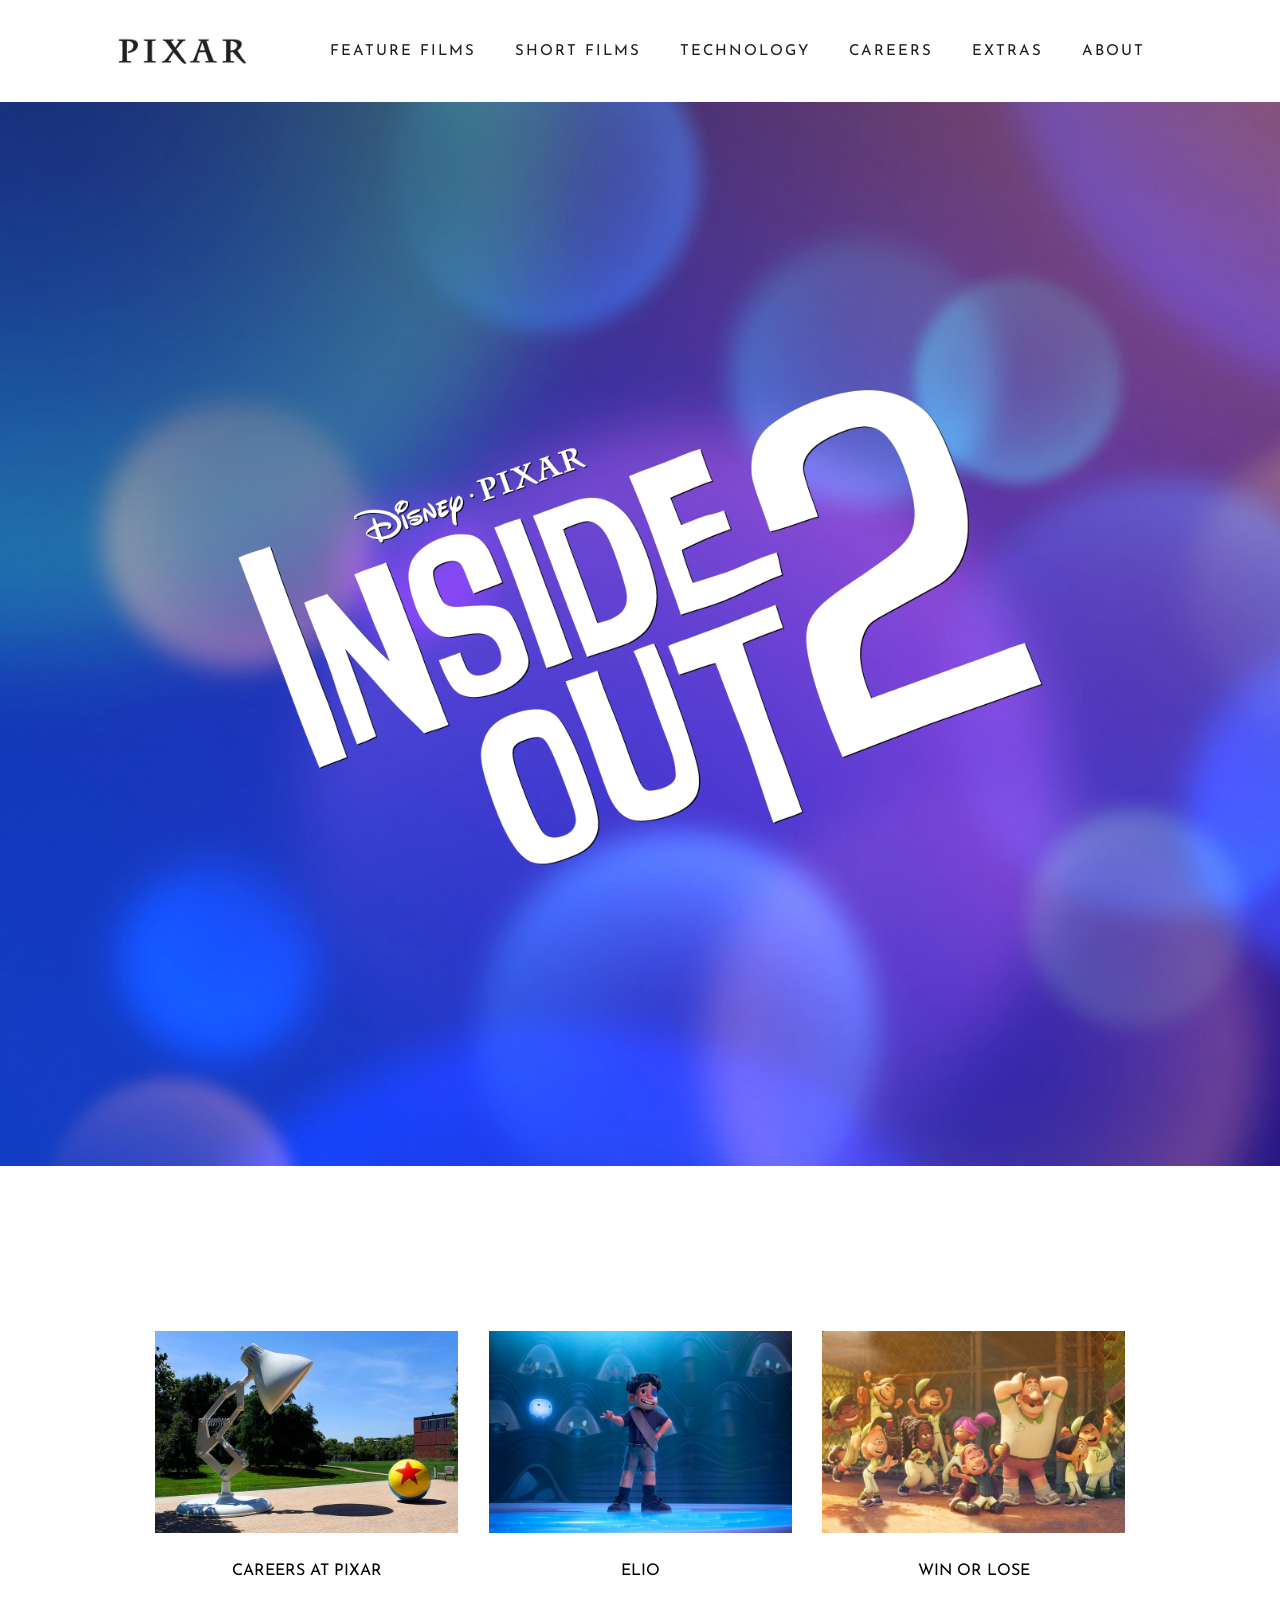
==== index.html @ f1cb495c "change first html to index" ====
<!DOCTYPE html>
<html lang="en">

<head>
    <meta charset="UTF-8">
    <meta name="viewport" content="width=device-width, initial-scale=1.0">
    <title>Document</title>
    <link rel="stylesheet" href="style.css">
</head>

<body>

    <!-- For a nav bar make use of the nav tag and not just another div -->
    <!-- The nav bar has a left and right section so 2 child elements. The image and div -->
    <nav>

        <img id="navbarLogo" src="images/pixar_logo.jpg" alt="Pixar Logo">

        <div id="navbarLinks">
            <a href="#">Feature Films</a>
            <a href="#">Short Films</a>
            <a href="#">Technology</a>
            <a href="#">Careers</a>
            <a href="#">Extras</a>
            <a href="#">About</a>
        </div>

        <!-- The hamburger is hidden when a tags are visible and visible when a tags are hidden -->
        <div id="hamburger">
            <div></div>
            <div></div>
            <div></div>
        </div>

    </nav>

    <div id="upsidedown2">

        <img id="insideout2" src="./images/insideoutlogo.png" alt="Disney inside out 2 logo">

    </div>
      
    
    <div id="rowofpics">

        <div>
        <img class="threephoto" src="./images/lampball.jpeg" alt="Picture of a lmap looking at a ball with a building and trees in background">
        <p>CAREERS AT PIXAR</p>
        </div>

        <div>
            <img class="threephoto" src="./images/littleboy.jpg" alt="Picture of a little boy, performing infront of a crowd">
            <p>ELIO</p>
        </div>
        
        <div>
            <img class="threephoto" src="./images/group.jpg" alt="picture of a kids base ball team with a coach celebrating">
            <p>WIN OR LOSE</p>
        </div>
    </div>



    <!-- <div id="links">

        <div>
            <img class="blacklinks" src="./images/facebook.png" alt="Small facebook link">
        </div>

        <div>
            <img class="blacklinks" src="./images/twitter.png.png" alt="Small twitter link">
        </div>

        <div>
            <img class="blacklinks" src="./images/youtube.png.webp" alt="Small youtube link">
        </div>

        <div>
            <img class="blacklinks" src="./images/instagram.png.jpg" alt="Small instagram link">
        </div> -->




    <!-- </div> -->


<!-- 
    <footer class="footer">
        <div class="inner-footer">
            <div class="social-links">
                <ul>
                    <li class="social-items"><a href="#"><i class="fab fa-facebook"></i></a></li>
                    <li class="social-items"><a href="#"><i class="fa-brands fa-twitter"></i></a></li>
                    <li class="social-items"><a href="#"><i class="fa-brands fa-youtube"></i></a></li>
                    <li class="social-items"><a href="#"><i class="fa-brands fa-instagram"></i></a></li>
                </ul>
            </div>
        </div>

        <div class="quick-links">
            <ul>
                <li class="quick-items"><a href="#">Home</a></li>
                <li class="quick-items"><a href="#">Home</a></li>
                <li class="quick-items"><a href="#">Home</a></li>
                <li class="quick-items"><a href="#">Home</a></li>



            </ul>
        </div>


    </footer> -->

    <footer>
        <a href="#" target="_blank"><i class="fab fa-facebook-f"></i></a>
        <a href="#"><i class="fab fa-facebook-f"></i></a>
        <a href="#"><i class="fab fa-facebook-f"></i></a>
        <a href="#"><i class="fab fa-facebook-f"></i></a>



    </footer>



</body>

</html>
---- style.css ----
/* importing a font from google fonts */
@import url('https://fonts.googleapis.com/css2?family=Josefin+Sans&display=swap');

/* apply the imported font to every single HTML element with the * selector */
* {
    font-family: 'Josefin Sans', sans-serif;
}

/* change the websites background color and remove the default margin applied in browser */
body {
    background-color: rgb(255, 255, 255);
    margin: 0;
}

/* NAVBAR CSS */
/* use flexbox to position the child elements in the nav tag */
nav {
    background-color: white;
    display: flex;
    justify-content: space-between;
    align-items: center;
    padding: 38px 118px;
}

#navbarLogo {
    width: 129px;
}

/* generic link style added to all a tags in the nav bar */
#navbarLinks a {
    color: #1D1D1D;
    font-size: 15px;
    text-transform: uppercase;
    text-decoration: none;
    margin: 0 17px;
    letter-spacing: 2px;
}

/* Hamburger menu in the navbar is hidden until the screen is too small */
#hamburger {
    display: none;
}

#hamburger div {
    height: 1px;
    width: 25px;
    background-color: black;
    margin: 6px 0;
}

/* Media query to trigger the hamburger appearing and hiding the a tags */
@media (max-width: 1230px) {

    nav {
        padding: 8px 40px;
    }

    #navbarLogo {
        width: 80px;
    }

    /* display none hide the element and all child elements, display block is the default value for elements */
    #navbarLinks {
        display: none;
    }

    #hamburger {
        display: block;
    }
}

#upsidedown2 {
    background-image: url(./images/pixarbackground.jpg);
    background-repeat: no-repeat;
    background-size: cover;
    padding: 250px 142px ;
    box-sizing: border-box;
    width: 100vw;
    
}

#insideout2 {
    width: 100%;
}

#rowofpics{
  display: flex;
  justify-content: space-between;
  width: 100%;     
  padding: 150px 140px;
  box-sizing: border-box;

}

.threephoto{
    width: 100%;
    
}
    
#rowofpics div{
    width: 33.3%;
    margin: 0;
    box-sizing:border-box;
    padding: 15px;
}

p{
    text-align: center;
    padding-top: 10px;
}

/* #links{
   display: flex;
   justify-content: center;

} 


.blacklinks{
    width: 100%;
    
}
    
#links div{
    width: 25%;
    margin: 0;
    box-sizing:border-box;
    padding: 15px;
} */
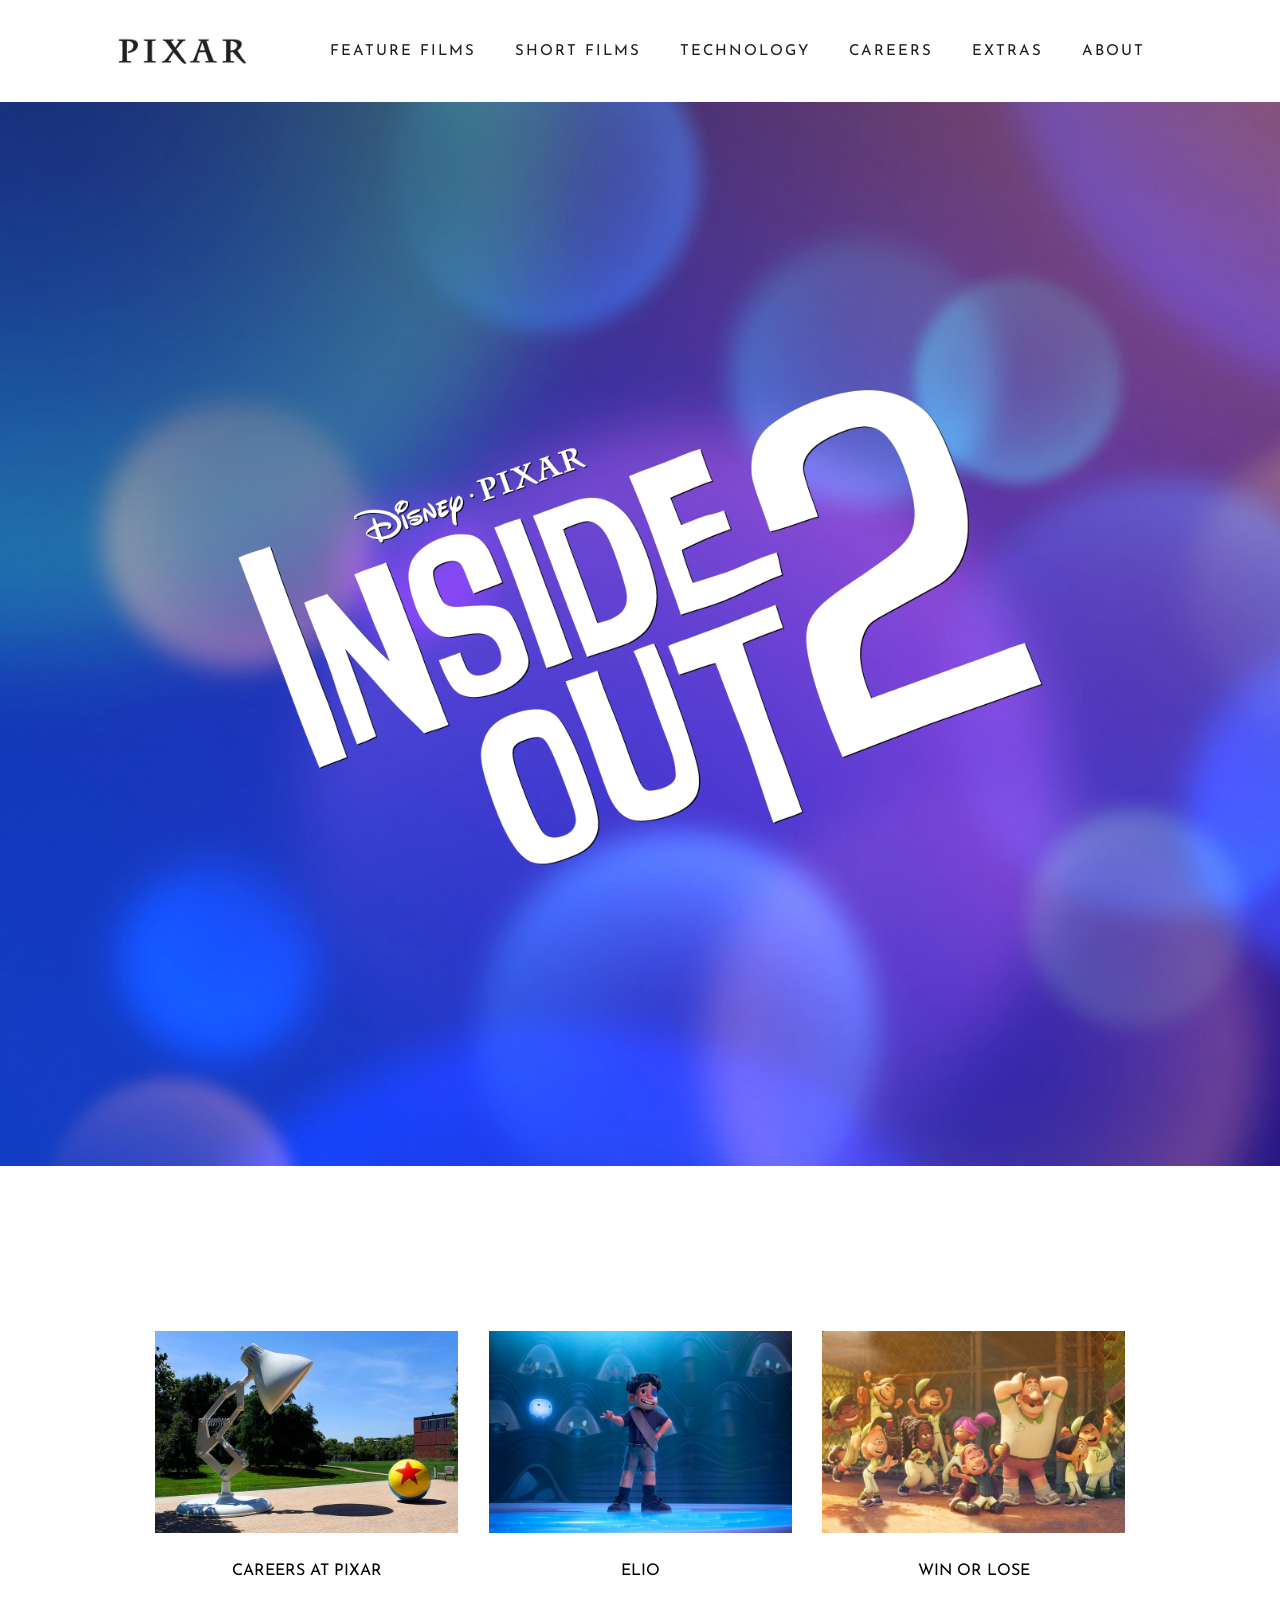
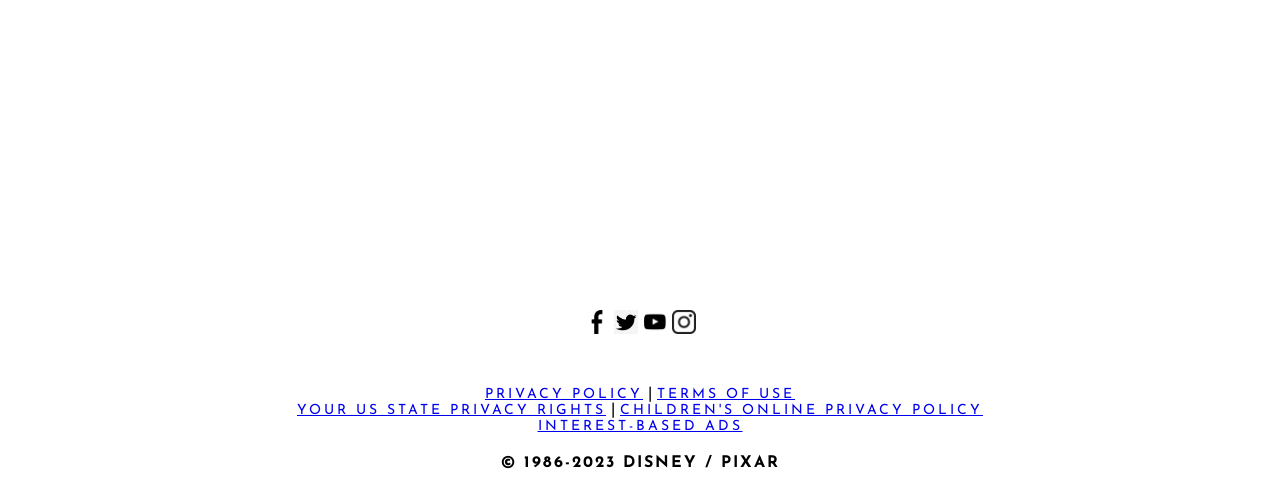
==== commit b35f2d17: "fix bottom social media icons and privacy tags/links at bottom" ====
--- a/index.html
+++ b/index.html
@@ -61,6 +61,33 @@
 
 
 
+    <footer>
+        <div class="footer-items">
+      
+            <img class="blacklinks" src="./images/facebook.png" alt="Small facebook link">
+       
+            <img class="blacklinks" src="./images/twitter.png" alt="Small twitter link">
+       
+            <img class="blacklinks" src="./images/youtube.webp" alt="Small youtube link">
+
+            <img class="blacklinks" src="./images/instagram.jpg" alt="Small instagram link">
+
+            <br>
+            <br>
+            <br>
+            <br>
+
+            <a href="#">PRIVACY POLICY</a> | <a href="#">TERMS OF USE</a><br>
+            <a href="#">YOUR US STATE PRIVACY RIGHTS</a> | <a href="#">CHILDREN'S ONLINE PRIVACY POLICY</a><br>
+            <a href="#">INTEREST-BASED ADS</a> <br>
+        
+            <h4>© 1986-2023 DISNEY / PIXAR</h4>
+            
+
+         </div>
+    </footer>
+
+
     <!-- <div id="links">
 
         <div>
@@ -68,15 +95,15 @@
         </div>
 
         <div>
-            <img class="blacklinks" src="./images/twitter.png.png" alt="Small twitter link">
+            <img class="blacklinks" src="./images/twitter.png" alt="Small twitter link">
         </div>
 
         <div>
-            <img class="blacklinks" src="./images/youtube.png.webp" alt="Small youtube link">
+            <img class="blacklinks" src="./images/youtube.webp" alt="Small youtube link">
         </div>
 
         <div>
-            <img class="blacklinks" src="./images/instagram.png.jpg" alt="Small instagram link">
+            <img class="blacklinks" src="./images/instagram.jpg" alt="Small instagram link">
         </div> -->
 
 
@@ -113,15 +140,10 @@
 
     </footer> -->
 
-    <footer>
-        <a href="#" target="_blank"><i class="fab fa-facebook-f"></i></a>
-        <a href="#"><i class="fab fa-facebook-f"></i></a>
-        <a href="#"><i class="fab fa-facebook-f"></i></a>
-        <a href="#"><i class="fab fa-facebook-f"></i></a>
-
-
-
-    </footer>
+    <!-- <a href="#" target="_blank"><i class="fab fa-facebook-f"></i></a>
+    <a href="#" target="_blank"><i class="fab fa-twitter"></i></a>
+    <a href="#" target="_blank"><i class="fab fa-instagram"></i></a>
+    <a href="#" target="_blank"><i class="fab fa-youtube"></i></a> -->
 
 
 
--- a/style.css
+++ b/style.css
@@ -109,6 +109,41 @@
     padding-top: 10px;
 }
 
+
+/* FOOTER */
+
+footer .footer-items {
+    text-align: center;
+    margin-top: 150px;
+}
+
+.footer-items i {
+    color: black;
+    font-size: 27px;
+}
+
+.footer-items img {
+    width: 24px;
+}
+
+.footer-items a {
+    font-size: 14px;
+    letter-spacing: 3px;
+}
+
+.footer-items h4 {
+    letter-spacing: 2px;
+}
+
+
+
+
+
+
+
+
+
+
 /* #links{
    display: flex;
    justify-content: center;
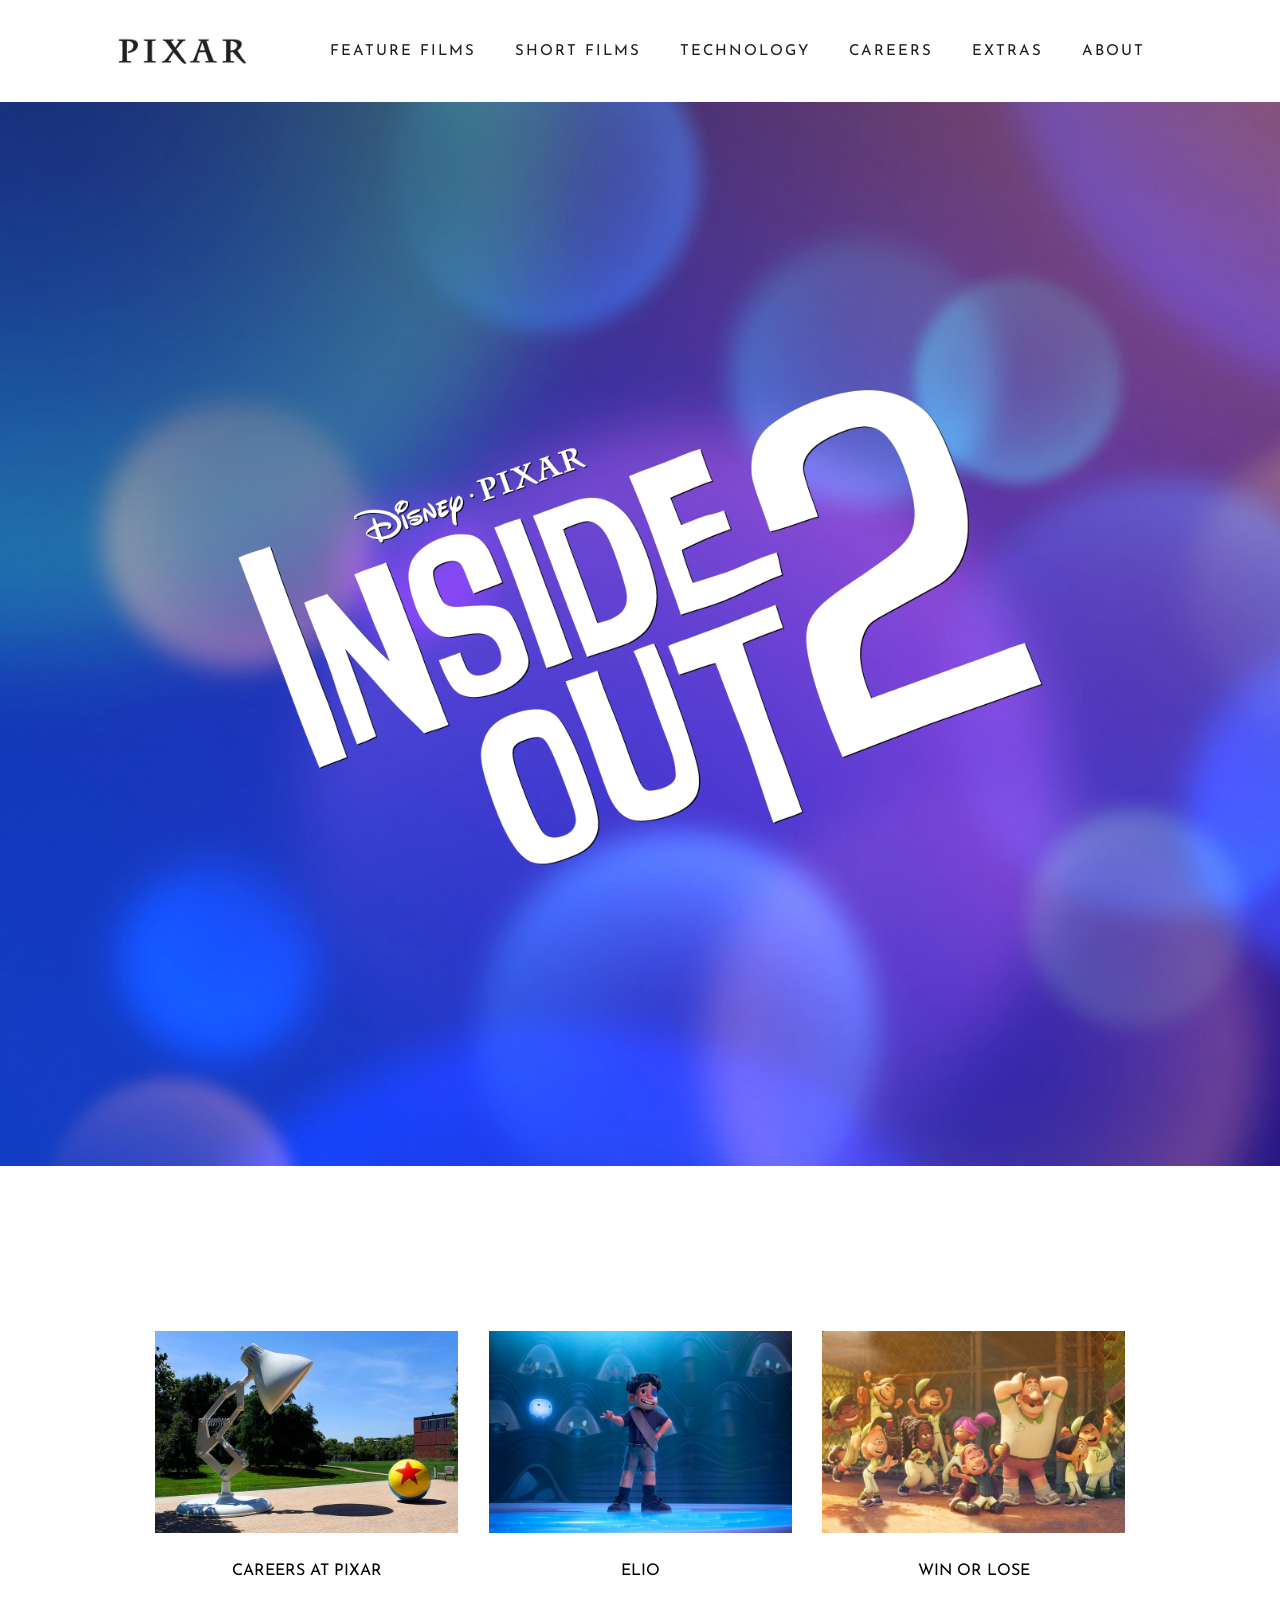
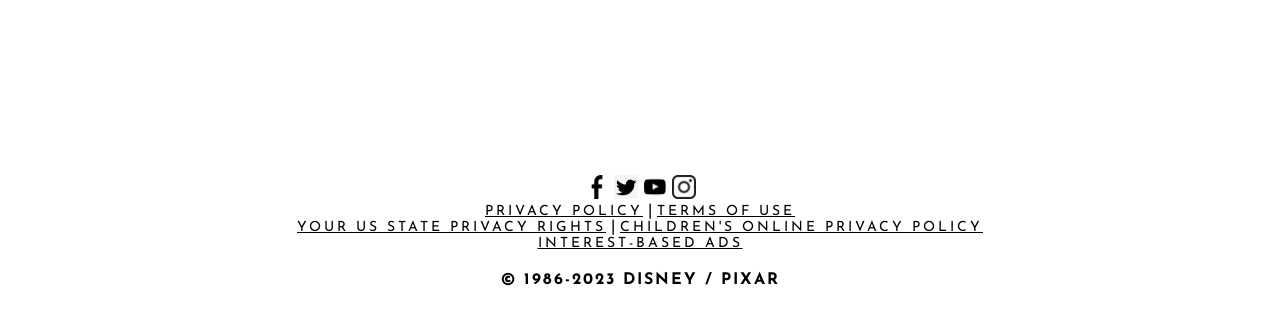
==== commit c015e47e: "remove the breaks in the html and create individual  divs for the social icons and footer text" ====
--- a/index.html
+++ b/index.html
@@ -63,7 +63,7 @@
 
     <footer>
         <div class="footer-items">
-      
+            <div class="footer-photo">
             <img class="blacklinks" src="./images/facebook.png" alt="Small facebook link">
        
             <img class="blacklinks" src="./images/twitter.png" alt="Small twitter link">
@@ -71,82 +71,22 @@
             <img class="blacklinks" src="./images/youtube.webp" alt="Small youtube link">
 
             <img class="blacklinks" src="./images/instagram.jpg" alt="Small instagram link">
-
-            <br>
-            <br>
-            <br>
-            <br>
-
+            </div>
+    
+           <div class="footer-text">
             <a href="#">PRIVACY POLICY</a> | <a href="#">TERMS OF USE</a><br>
             <a href="#">YOUR US STATE PRIVACY RIGHTS</a> | <a href="#">CHILDREN'S ONLINE PRIVACY POLICY</a><br>
             <a href="#">INTEREST-BASED ADS</a> <br>
-        
+         </div>
+
             <h4>© 1986-2023 DISNEY / PIXAR</h4>
-            
+
+         
+
 
          </div>
     </footer>
 
-
-    <!-- <div id="links">
-
-        <div>
-            <img class="blacklinks" src="./images/facebook.png" alt="Small facebook link">
-        </div>
-
-        <div>
-            <img class="blacklinks" src="./images/twitter.png" alt="Small twitter link">
-        </div>
-
-        <div>
-            <img class="blacklinks" src="./images/youtube.webp" alt="Small youtube link">
-        </div>
-
-        <div>
-            <img class="blacklinks" src="./images/instagram.jpg" alt="Small instagram link">
-        </div> -->
-
-
-
-
-    <!-- </div> -->
-
-
-<!-- 
-    <footer class="footer">
-        <div class="inner-footer">
-            <div class="social-links">
-                <ul>
-                    <li class="social-items"><a href="#"><i class="fab fa-facebook"></i></a></li>
-                    <li class="social-items"><a href="#"><i class="fa-brands fa-twitter"></i></a></li>
-                    <li class="social-items"><a href="#"><i class="fa-brands fa-youtube"></i></a></li>
-                    <li class="social-items"><a href="#"><i class="fa-brands fa-instagram"></i></a></li>
-                </ul>
-            </div>
-        </div>
-
-        <div class="quick-links">
-            <ul>
-                <li class="quick-items"><a href="#">Home</a></li>
-                <li class="quick-items"><a href="#">Home</a></li>
-                <li class="quick-items"><a href="#">Home</a></li>
-                <li class="quick-items"><a href="#">Home</a></li>
-
-
-
-            </ul>
-        </div>
-
-
-    </footer> -->
-
-    <!-- <a href="#" target="_blank"><i class="fab fa-facebook-f"></i></a>
-    <a href="#" target="_blank"><i class="fab fa-twitter"></i></a>
-    <a href="#" target="_blank"><i class="fab fa-instagram"></i></a>
-    <a href="#" target="_blank"><i class="fab fa-youtube"></i></a> -->
-
-
-
 </body>
 
 </html>
--- a/style.css
+++ b/style.css
@@ -114,11 +114,10 @@
 
 footer .footer-items {
     text-align: center;
-    margin-top: 150px;
+    margin-top: 15px;
 }
 
 .footer-items i {
-    color: black;
     font-size: 27px;
 }
 
@@ -127,6 +126,7 @@
 }
 
 .footer-items a {
+    color: black;
     font-size: 14px;
     letter-spacing: 3px;
 }
@@ -135,30 +135,6 @@
     letter-spacing: 2px;
 }
 
-
-
-
-
-
-
-
-
-
-/* #links{
-   display: flex;
-   justify-content: center;
-
-} 
-
-
-.blacklinks{
-    width: 100%;
-    
+footer {
+    padding-bottom: 20px;
 }
-    
-#links div{
-    width: 25%;
-    margin: 0;
-    box-sizing:border-box;
-    padding: 15px;
-} */
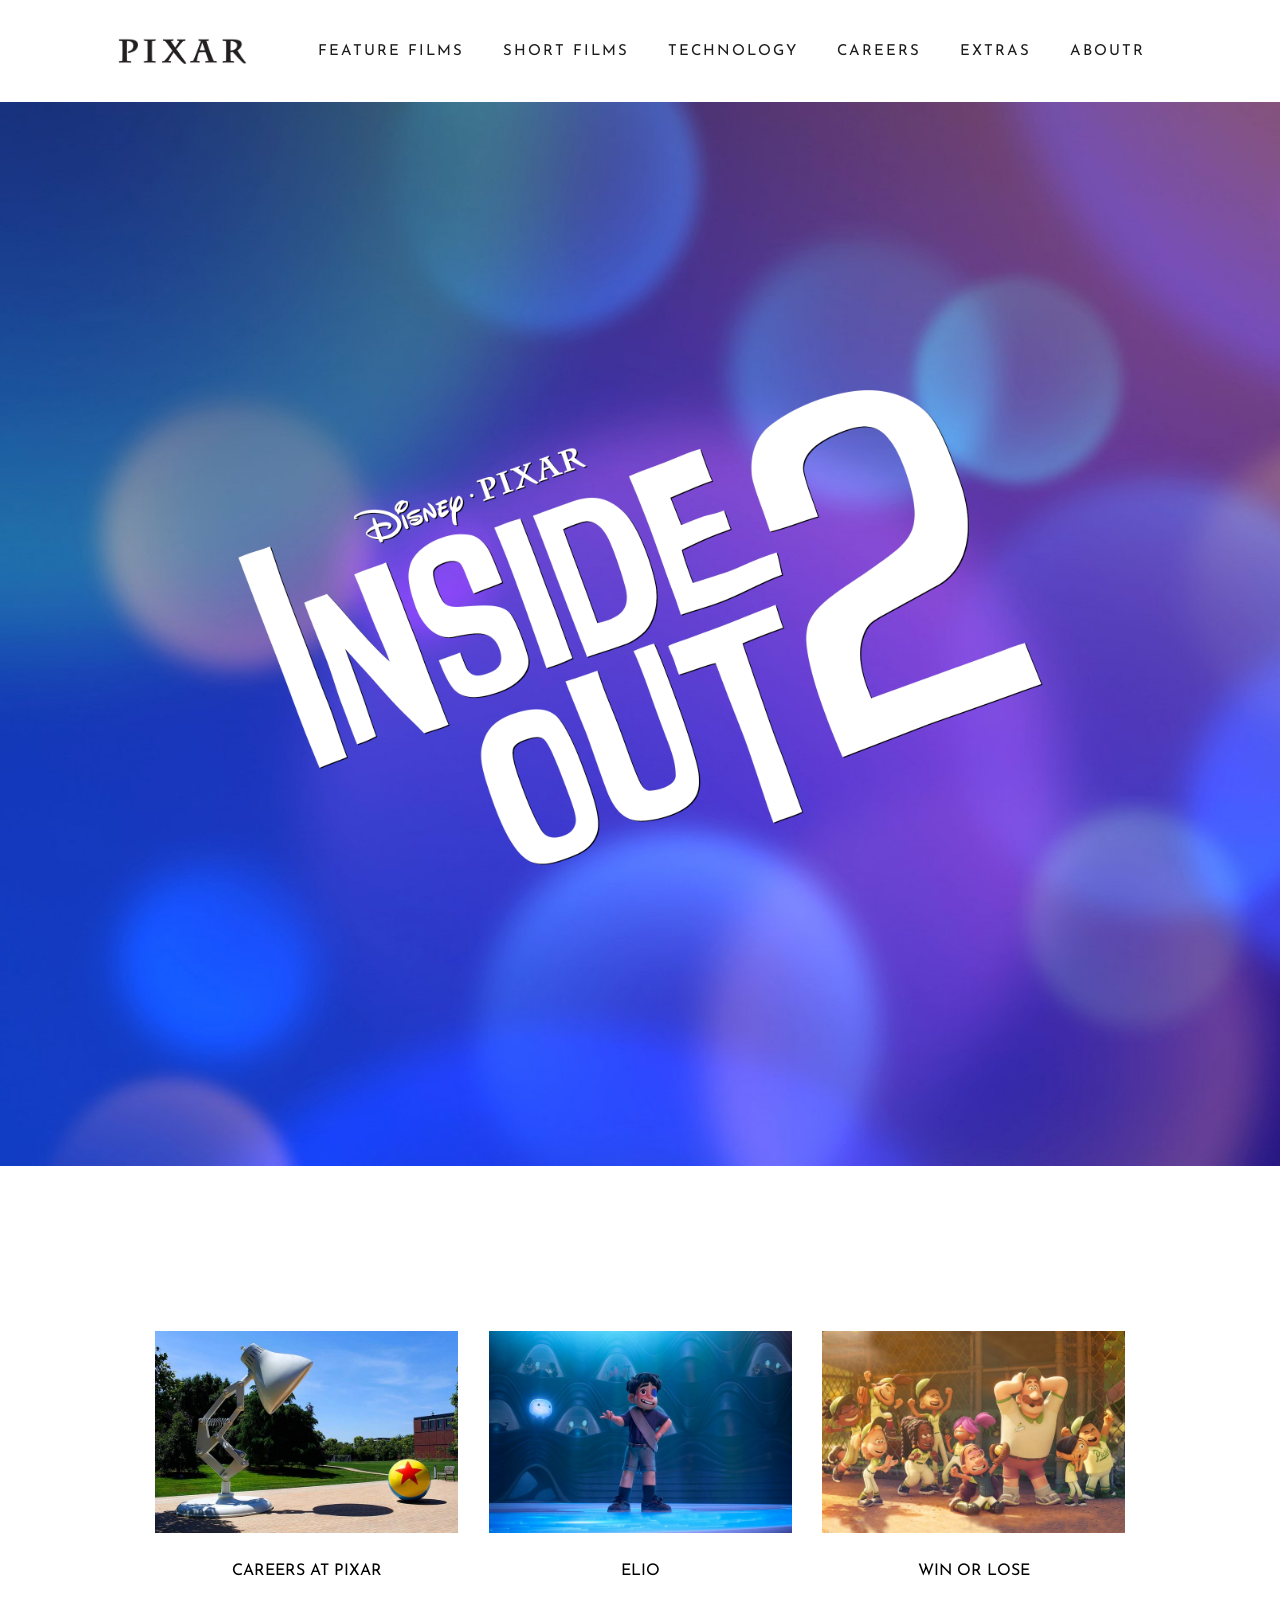
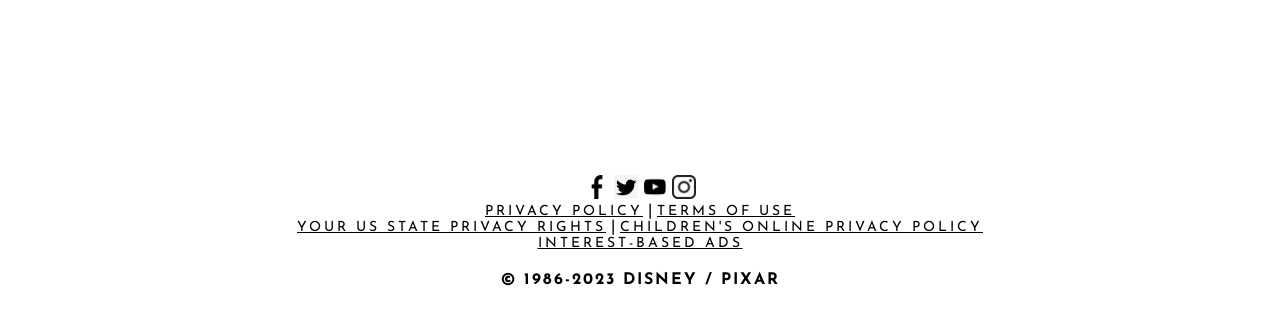
==== commit 0d6e2d8f: "ADDING A DROP DOWN ANIMATION MAKING GOOD USE OF .HOVER" ====
--- a/index.html
+++ b/index.html
@@ -17,12 +17,71 @@
         <img id="navbarLogo" src="images/pixar_logo.jpg" alt="Pixar Logo">
 
         <div id="navbarLinks">
+
+
             <a href="#">Feature Films</a>
-            <a href="#">Short Films</a>
-            <a href="#">Technology</a>
-            <a href="#">Careers</a>
-            <a href="#">Extras</a>
-            <a href="#">About</a>
+            
+            
+            <div class="navItem">
+                <a href="#">Short Films</a>
+
+                 <div class="dropdownLinks">
+                    <a href="#">THEATRICAL SHORTS</a>
+                    <a href="#">DISNEY+</a>
+                    <a href="#">SPARKSHORTS</a>
+                    <a href="#">CARS TOONS</a>
+                    <a href="#">TOY STORY TOONS</a>
+                    <a href="#">HOME ENTERTAINMENT</a>
+                 </div>
+            </div>
+
+            <div class="navItem">
+                <a href="#">Technology</a>
+
+                <div class="dropdownLinks">
+                    <a href="#">Renderman</a>
+                    <a href="#">USD</a>
+                    <a href="#">Research and Open Source</a>
+                </div>
+            </div>
+
+             <div class="navItem">
+                <a href="#">Careers</a>
+
+                 <div class="dropdownLinks">
+                    <a href="#">CAREERS AT PIXAR</a>
+                    <a href="#">INTERNSHIPS</a>
+                    <a href="#">LIFE AT PIXAR</a>
+                    <a href="#">EVENTS</a>
+                 </div>
+            </div>
+
+            <div class="navItem">
+                <a href="#">Extras</a>
+
+                 <div class="dropdownLinks">
+                    <a href="#">ART EXHIBITION</a>
+                    <a href="#">EMOTIONS AT PLAY</a>
+                    <a href="#">THE SCIENCE BEHIND PIXAR</a>
+                    <a href="#">PIXAR IN A BOX</a>
+                 </div>
+            </div>
+
+            <div class="navItem">
+                <a href="#">Aboutr</a>
+
+                 <div class="dropdownLinks">
+                    <a href="#">LEADERSHIP</a>
+                    <a href="#">INCLUSION & OUTREACH</a>
+                    <a href="#">SUPPLIER DIVERSITY</a>
+                    <a href="#">COMING SOON</a>
+                    <a href="#">OUR STORY</a>
+                    <a href="#">COMPANY FAQ'S</a>
+                 </div>
+            </div>
+
+            
+        
         </div>
 
         <!-- The hamburger is hidden when a tags are visible and visible when a tags are hidden -->
--- a/style.css
+++ b/style.css
@@ -10,6 +10,8 @@
 body {
     background-color: rgb(255, 255, 255);
     margin: 0;
+    width: 100vw;
+    overflow-x:hidden;
 }
 
 /* NAVBAR CSS */
@@ -25,6 +27,8 @@
 #navbarLogo {
     width: 129px;
 }
+
+
 
 /* generic link style added to all a tags in the nav bar */
 #navbarLinks a {
@@ -47,6 +51,40 @@
     background-color: black;
     margin: 6px 0;
 }
+
+
+/* Dropdown section */
+
+.navItem {
+    display: inline-block;
+    position: relative;
+
+}
+
+
+.dropdownLinks {
+    background-color: rgb(180, 0, 0);
+    position: absolute;
+    padding: 10px;
+    opacity: 0;
+    top: 30px;
+    left: 2000px;
+    transition: top 0.3s, opacity 0.3s, left 0s;
+}
+
+.dropdownLinks a {
+    color: white;
+    display: block;
+    white-space: nowrap;
+    margin: 5px;
+}
+
+.navItem:hover .dropdownLinks {
+    opacity: 1;
+    top: 100%;
+    left: 0;
+}
+
 
 /* Media query to trigger the hamburger appearing and hiding the a tags */
 @media (max-width: 1230px) {
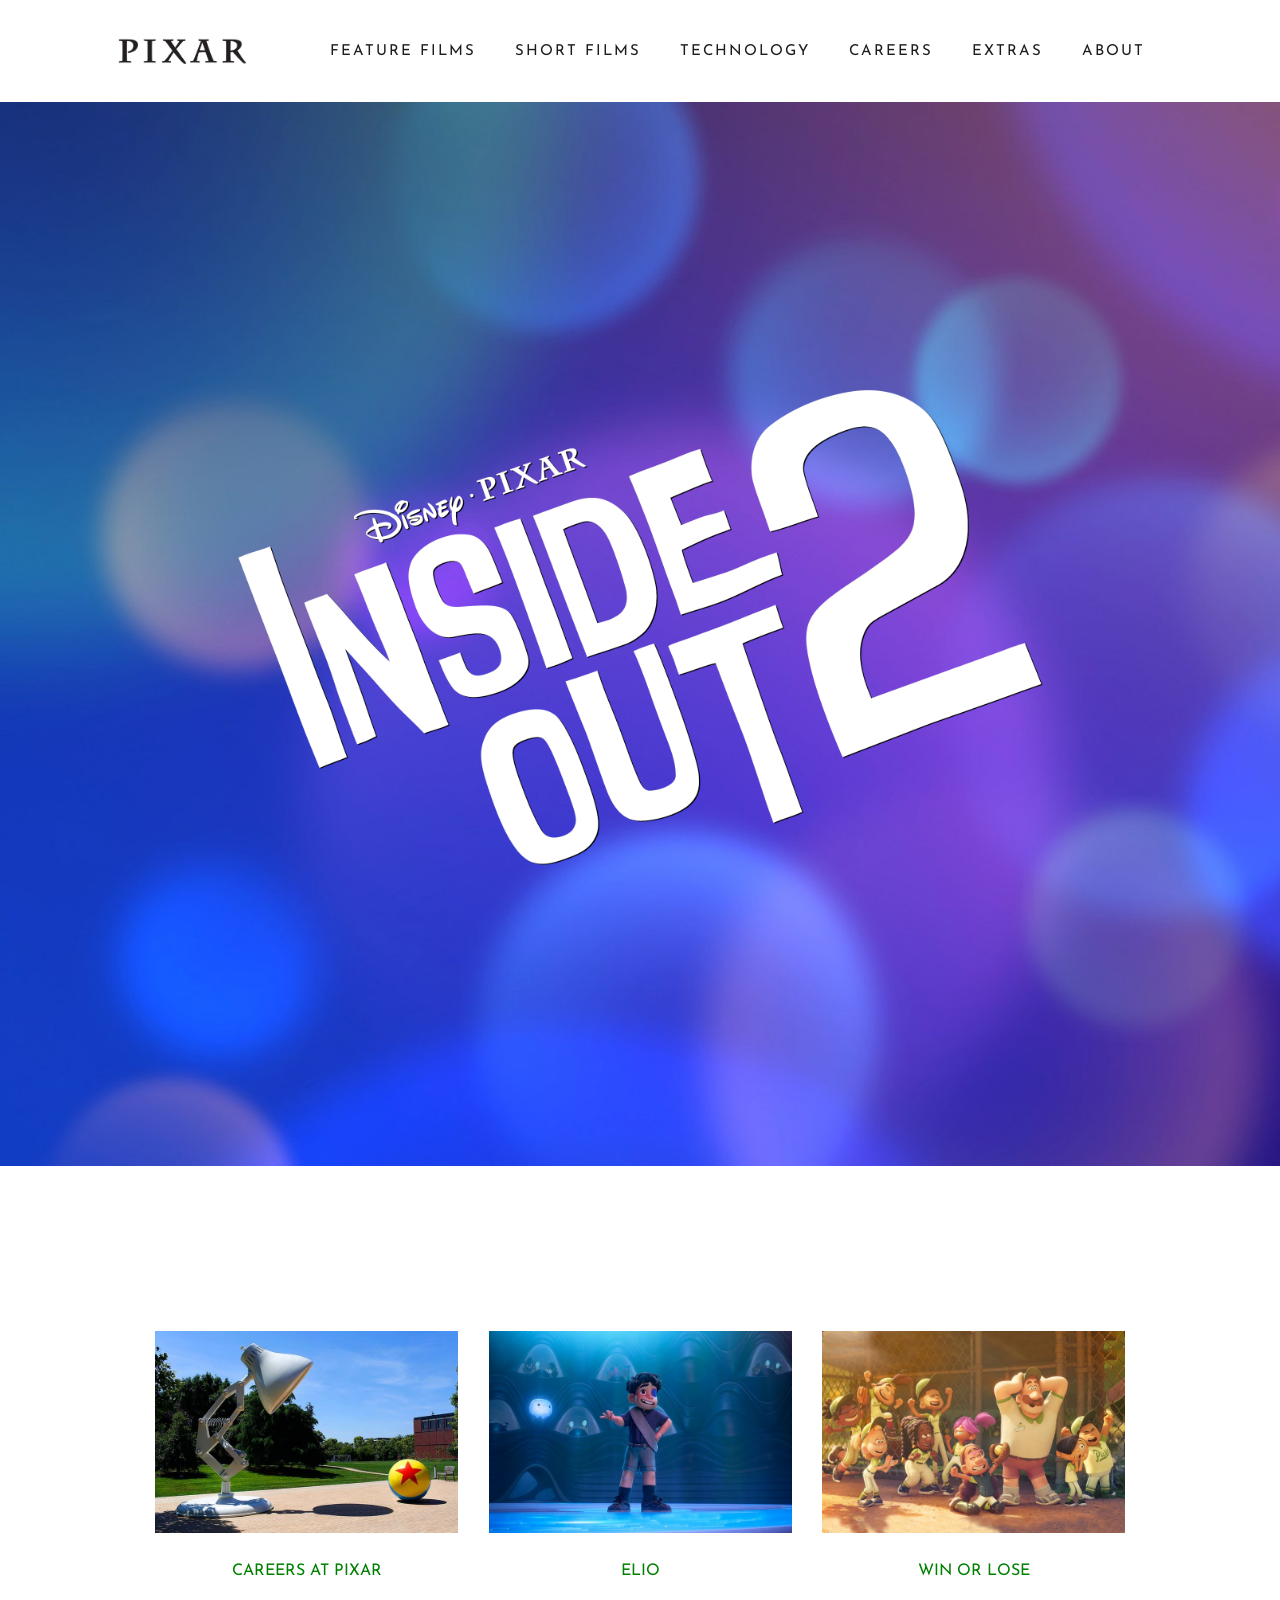
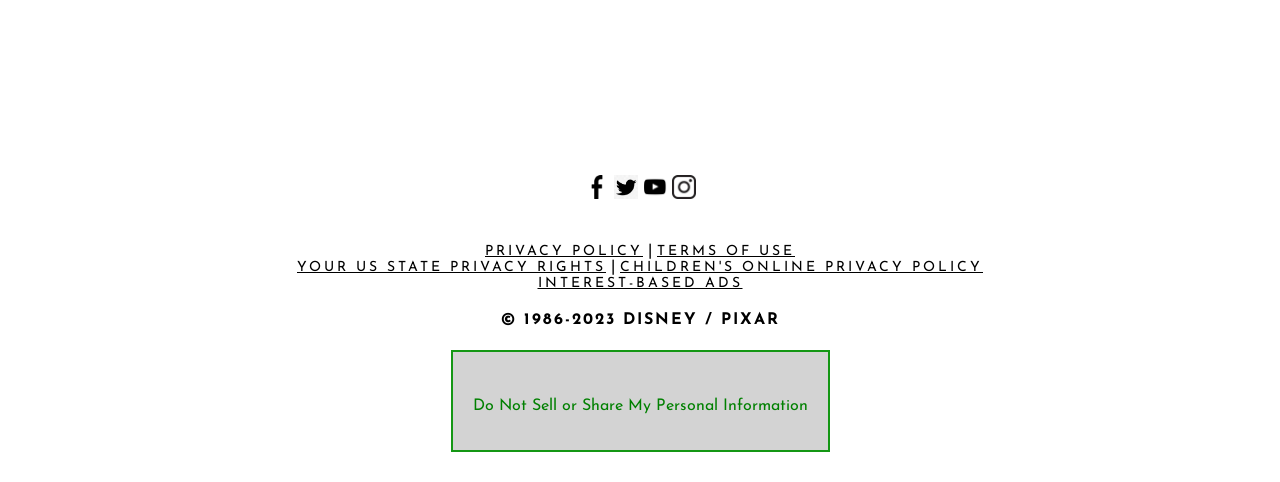
==== commit 89d4365e: "Some final touches" ====
--- a/index.html
+++ b/index.html
@@ -68,7 +68,7 @@
             </div>
 
             <div class="navItem">
-                <a href="#">Aboutr</a>
+                <a href="#">About</a>
 
                  <div class="dropdownLinks">
                     <a href="#">LEADERSHIP</a>
@@ -140,7 +140,11 @@
 
             <h4>© 1986-2023 DISNEY / PIXAR</h4>
 
-         
+         <div class="bottombox">
+            <div class="box">
+                <p>Do Not Sell or Share My Personal Information</p>
+            </div>
+         </div>
 
 
          </div>
--- a/style.css
+++ b/style.css
@@ -160,6 +160,7 @@
 }
 
 .footer-items img {
+    padding-bottom: 40px;
     width: 24px;
 }
 
@@ -176,3 +177,24 @@
 footer {
     padding-bottom: 20px;
 }
+
+
+.bottombox {
+    display: flex;
+    justify-content: center;
+    align-items: center;
+    padding-bottom: 10px;
+
+}
+
+.box {
+
+    background-color: lightgray;
+    padding: 20px;
+    text-align: center;
+    border: 2px solid rgb(20, 151, 20);
+}
+
+p {
+    color: green;
+}
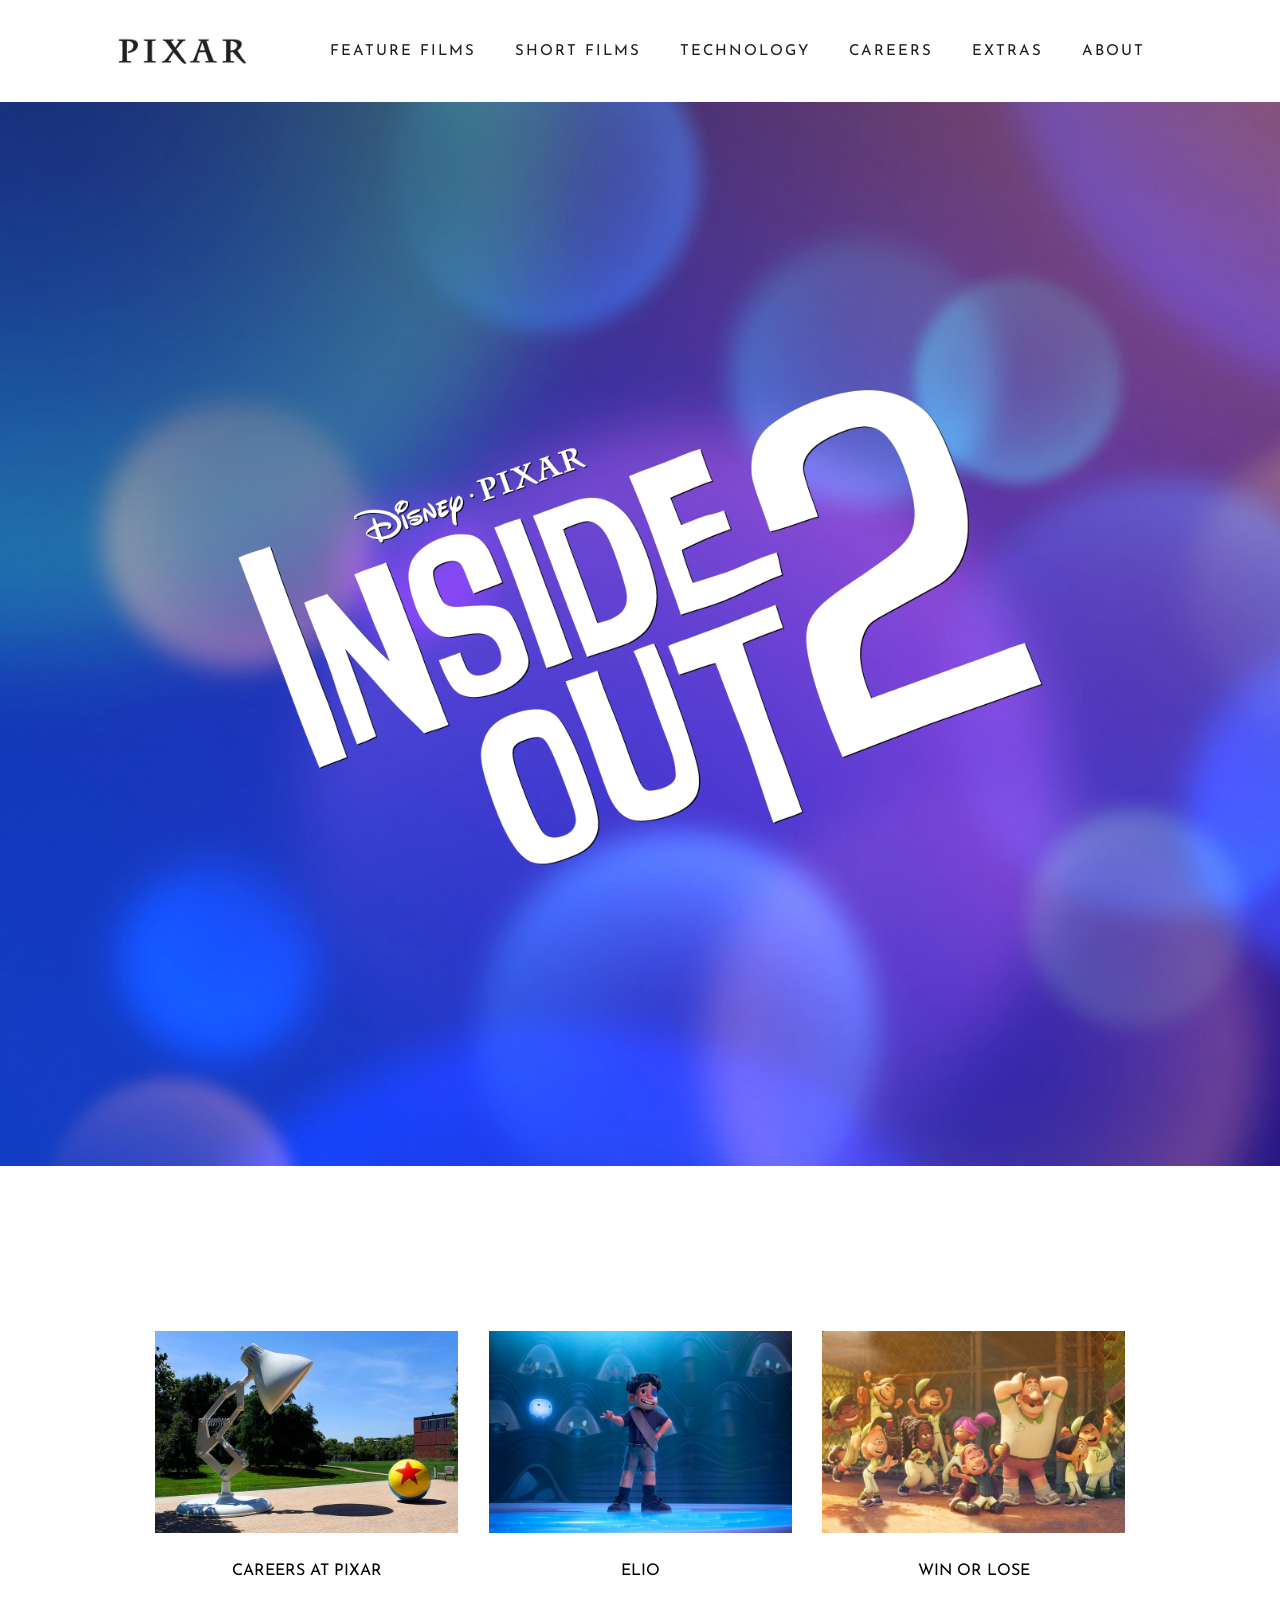
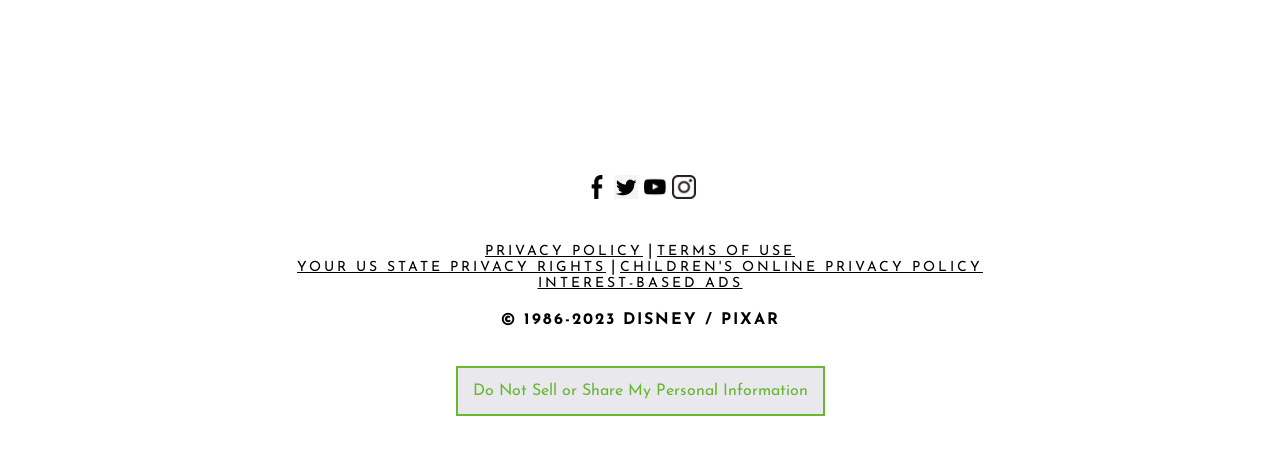
==== commit 3fbf2f62: "Some final touches" ====
--- a/index.html
+++ b/index.html
@@ -141,9 +141,7 @@
             <h4>© 1986-2023 DISNEY / PIXAR</h4>
 
          <div class="bottombox">
-            <div class="box">
-                <p>Do Not Sell or Share My Personal Information</p>
-            </div>
+                <p class="box">Do Not Sell or Share My Personal Information</p>
          </div>
 
 
--- a/style.css
+++ b/style.css
@@ -28,16 +28,17 @@
     width: 129px;
 }
 
-
-
-/* generic link style added to all a tags in the nav bar */
-#navbarLinks a {
-    color: #1D1D1D;
+nav a {
     font-size: 15px;
     text-transform: uppercase;
     text-decoration: none;
     margin: 0 17px;
     letter-spacing: 2px;
+}
+
+/* generic link style added to all a tags in the nav bar */
+#navbarLinks > a, .navItem > a {
+    color: #1D1D1D;
 }
 
 /* Hamburger menu in the navbar is hidden until the screen is too small */
@@ -58,12 +59,10 @@
 .navItem {
     display: inline-block;
     position: relative;
-
 }
 
-
 .dropdownLinks {
-    background-color: rgb(180, 0, 0);
+    background-color: rgb(0, 0, 0);
     position: absolute;
     padding: 10px;
     opacity: 0;
@@ -189,12 +188,11 @@
 
 .box {
 
-    background-color: lightgray;
-    padding: 20px;
+    background-color: #e9e9ed;
+    padding: 15px;
     text-align: center;
-    border: 2px solid rgb(20, 151, 20);
+    border: 2px solid #68b631;
+    color: #68b631;
+    
 }
 
-p {
-    color: green;
-}
